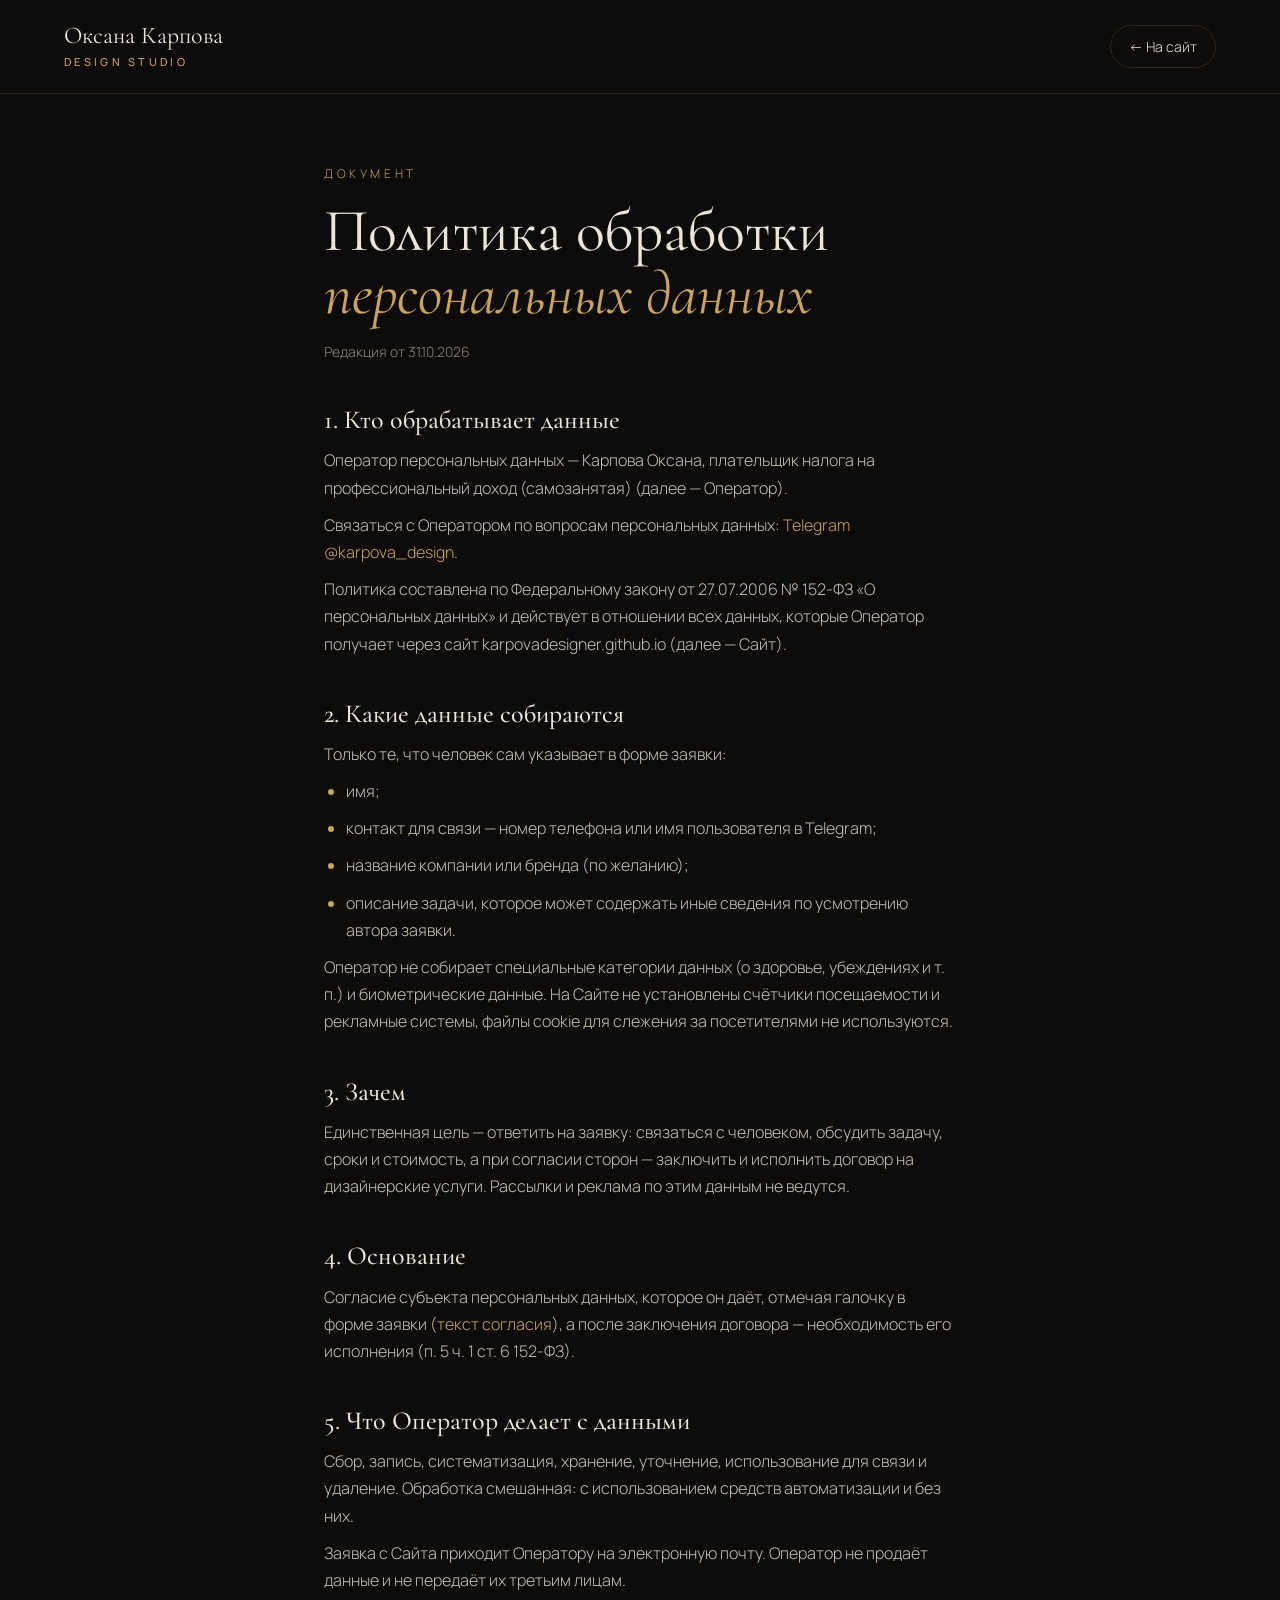
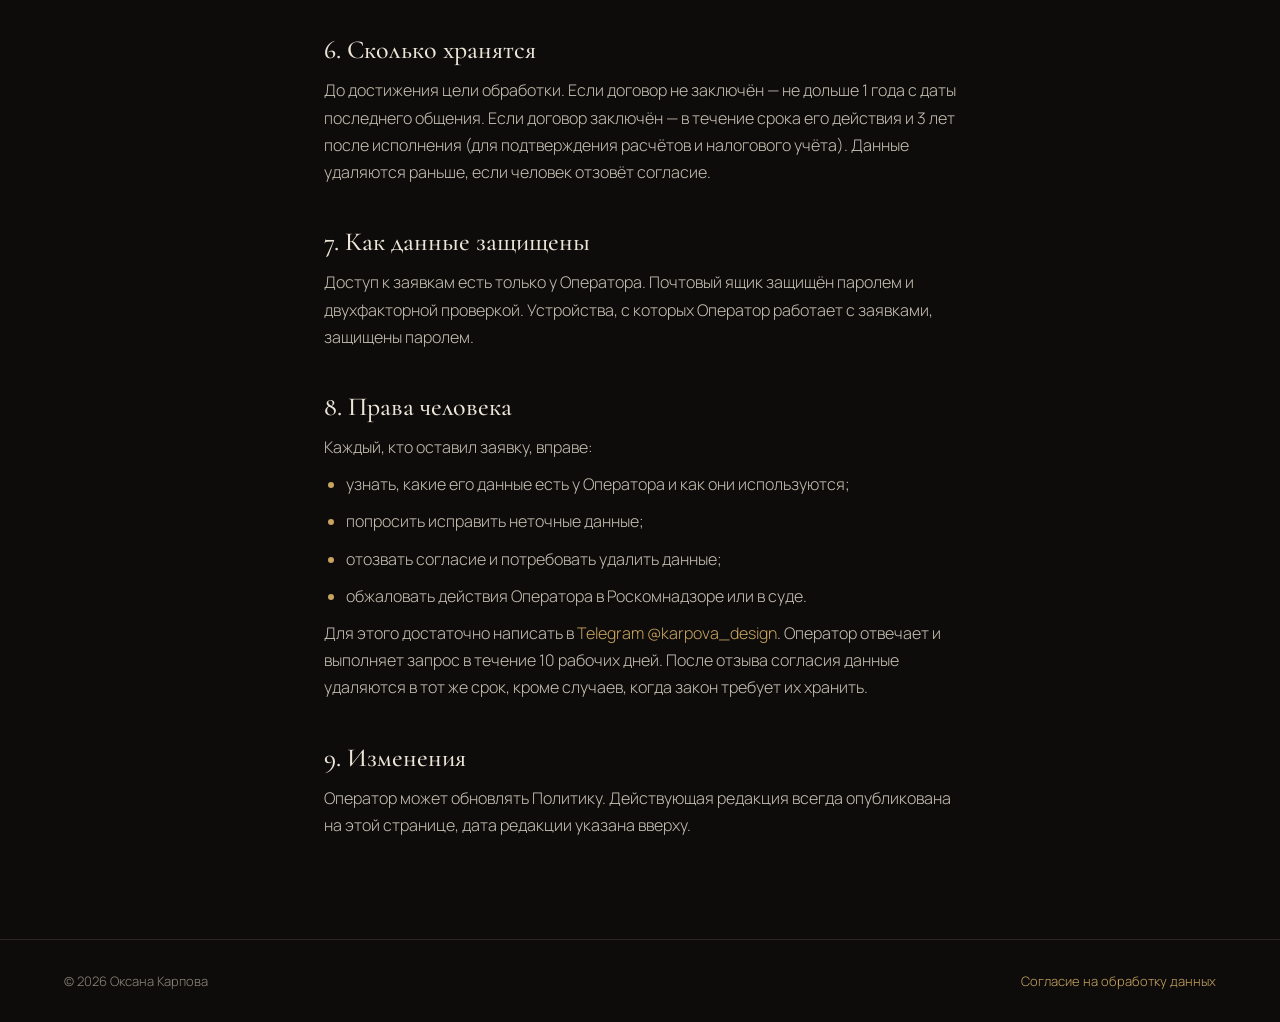
==== privacy.html @ 61e63d80 "Обновление сайта 31.10.2026 13:31" ====
<!DOCTYPE html>
<html lang="ru">
<head>
<meta charset="utf-8">
<meta name="viewport" content="width=device-width, initial-scale=1">
<title>Политика обработки персональных данных — Оксана Карпова</title>
<meta name="robots" content="noindex">
<link rel="icon" href="favicon.svg" type="image/svg+xml">
<link rel="preconnect" href="https://fonts.googleapis.com">
<link href="https://fonts.googleapis.com/css2?family=Cormorant+Garamond:ital,wght@0,400;0,500;1,400&family=Manrope:wght@300;400;500;600&display=swap" rel="stylesheet">
<link rel="stylesheet" href="legal.css">
</head>
<body>
<header class="legal-top"><a href="index.html" class="legal-logo">Оксана Карпова<small>DESIGN STUDIO</small></a><a href="index.html" class="legal-back">← На сайт</a></header>
<main class="legal">
<p class="eyebrow">Документ</p>
<h1>Политика обработки <em>персональных данных</em></h1>
<p class="legal-date">Редакция от 31.10.2026</p>

<h2>1. Кто обрабатывает данные</h2>
<p>Оператор персональных данных — Карпова Оксана, плательщик налога на профессиональный доход (самозанятая) (далее — Оператор).</p>
<p>Связаться с Оператором по вопросам персональных данных: <a href="https://t.me/karpova_design" target="_blank" rel="noopener">Telegram @karpova_design</a>.</p>
<p>Политика составлена по Федеральному закону от 27.07.2006 № 152-ФЗ «О персональных данных» и действует в отношении всех данных, которые Оператор получает через сайт karpovadesigner.github.io (далее — Сайт).</p>

<h2>2. Какие данные собираются</h2>
<p>Только те, что человек сам указывает в форме заявки:</p>
<ul>
  <li>имя;</li>
  <li>контакт для связи — номер телефона или имя пользователя в Telegram;</li>
  <li>название компании или бренда (по желанию);</li>
  <li>описание задачи, которое может содержать иные сведения по усмотрению автора заявки.</li>
</ul>
<p>Оператор не собирает специальные категории данных (о здоровье, убеждениях и т. п.) и биометрические данные. На Сайте не установлены счётчики посещаемости и рекламные системы, файлы cookie для слежения за посетителями не используются.</p>

<h2>3. Зачем</h2>
<p>Единственная цель — ответить на заявку: связаться с человеком, обсудить задачу, сроки и стоимость, а при согласии сторон — заключить и исполнить договор на дизайнерские услуги. Рассылки и реклама по этим данным не ведутся.</p>

<h2>4. Основание</h2>
<p>Согласие субъекта персональных данных, которое он даёт, отмечая галочку в форме заявки (<a href="soglasie.html">текст согласия</a>), а после заключения договора — необходимость его исполнения (п. 5 ч. 1 ст. 6 152-ФЗ).</p>

<h2>5. Что Оператор делает с данными</h2>
<p>Сбор, запись, систематизация, хранение, уточнение, использование для связи и удаление. Обработка смешанная: с использованием средств автоматизации и без них.</p>
<p>Заявка с Сайта приходит Оператору на электронную почту. Оператор не продаёт данные и не передаёт их третьим лицам.</p>

<h2>6. Сколько хранятся</h2>
<p>До достижения цели обработки. Если договор не заключён — не дольше 1 года с даты последнего общения. Если договор заключён — в течение срока его действия и 3 лет после исполнения (для подтверждения расчётов и налогового учёта). Данные удаляются раньше, если человек отзовёт согласие.</p>

<h2>7. Как данные защищены</h2>
<p>Доступ к заявкам есть только у Оператора. Почтовый ящик защищён паролем и двухфакторной проверкой. Устройства, с которых Оператор работает с заявками, защищены паролем.</p>

<h2>8. Права человека</h2>
<p>Каждый, кто оставил заявку, вправе:</p>
<ul>
  <li>узнать, какие его данные есть у Оператора и как они используются;</li>
  <li>попросить исправить неточные данные;</li>
  <li>отозвать согласие и потребовать удалить данные;</li>
  <li>обжаловать действия Оператора в Роскомнадзоре или в суде.</li>
</ul>
<p>Для этого достаточно написать в <a href="https://t.me/karpova_design" target="_blank" rel="noopener">Telegram @karpova_design</a>. Оператор отвечает и выполняет запрос в течение 10 рабочих дней. После отзыва согласия данные удаляются в тот же срок, кроме случаев, когда закон требует их хранить.</p>

<h2>9. Изменения</h2>
<p>Оператор может обновлять Политику. Действующая редакция всегда опубликована на этой странице, дата редакции указана вверху.</p>
</main>
<footer class="legal-foot"><span>© 2026 Оксана Карпова</span><a href="soglasie.html">Согласие на обработку данных</a></footer>
</body>
</html>
---- legal.css ----
/* страницы документов: политика и согласие — в цветах сайта, но спокойно для чтения */
:root { --bg: #0d0c0b; --line: #2a2622; --ink: #ece5d8; --muted: #8e867a; --gold: #c9a35f;
  --serif: 'Cormorant Garamond', Georgia, serif; --sans: 'Manrope', Arial, sans-serif; --pad: clamp(16px, 5vw, 80px); }
* { box-sizing: border-box; margin: 0; padding: 0; }
body { background: var(--bg); color: #c8c0b3; font: 300 16px/1.7 var(--sans); }
a { color: var(--gold); text-decoration: none; }
a:hover { text-decoration: underline; }
.legal-top { display: flex; justify-content: space-between; align-items: center; padding: 24px var(--pad); border-bottom: 1px solid var(--line); }
.legal-logo { font: 400 24px/1 var(--serif); color: var(--ink); }
.legal-logo small { display: block; margin-top: 6px; font: 500 11px var(--sans); letter-spacing: .3em; color: var(--gold); }
.legal-logo:hover, .legal-back:hover { text-decoration: none; opacity: .8; }
.legal-back { font-size: 14px; color: var(--ink); border: 1px solid var(--line); border-radius: 30px; padding: 9px 18px; }
.legal { max-width: 760px; margin: 0 auto; padding: 70px var(--pad) 90px; }
.eyebrow { font-size: 12px; letter-spacing: .3em; text-transform: uppercase; color: var(--gold); }
.legal h1 { font: 400 clamp(36px, 5vw, 60px)/1.05 var(--serif); color: var(--ink); margin: 16px 0 14px; }
.legal h1 em { color: var(--gold); }
.legal-date { color: var(--muted); font-size: 14px; margin-bottom: 40px; }
.legal h2 { font: 500 26px/1.2 var(--serif); color: var(--ink); margin: 40px 0 12px; }
.legal p, .legal li { margin-bottom: 10px; }
.legal ul { padding-left: 22px; }
.legal li::marker { color: var(--gold); }
.legal-foot { display: flex; justify-content: space-between; flex-wrap: wrap; gap: 12px; padding: 30px var(--pad); border-top: 1px solid var(--line); font-size: 13px; color: var(--muted); }
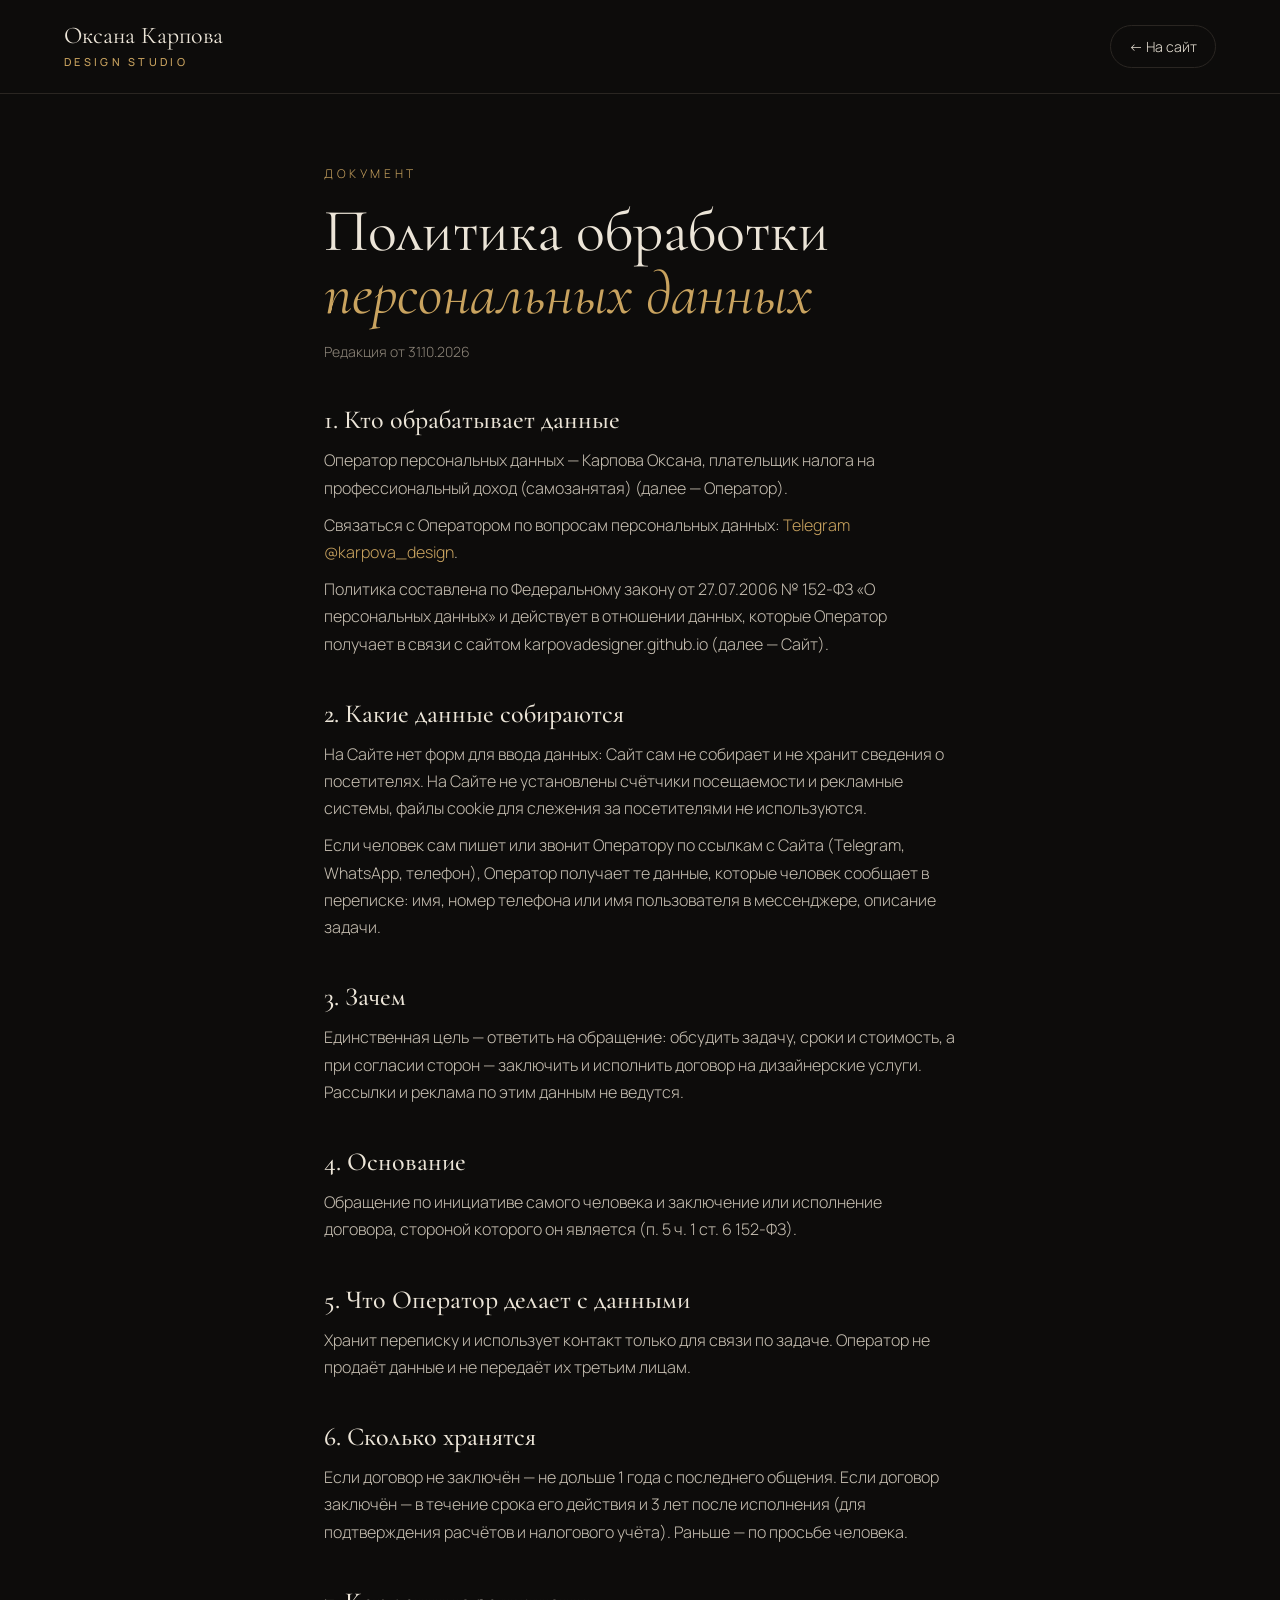
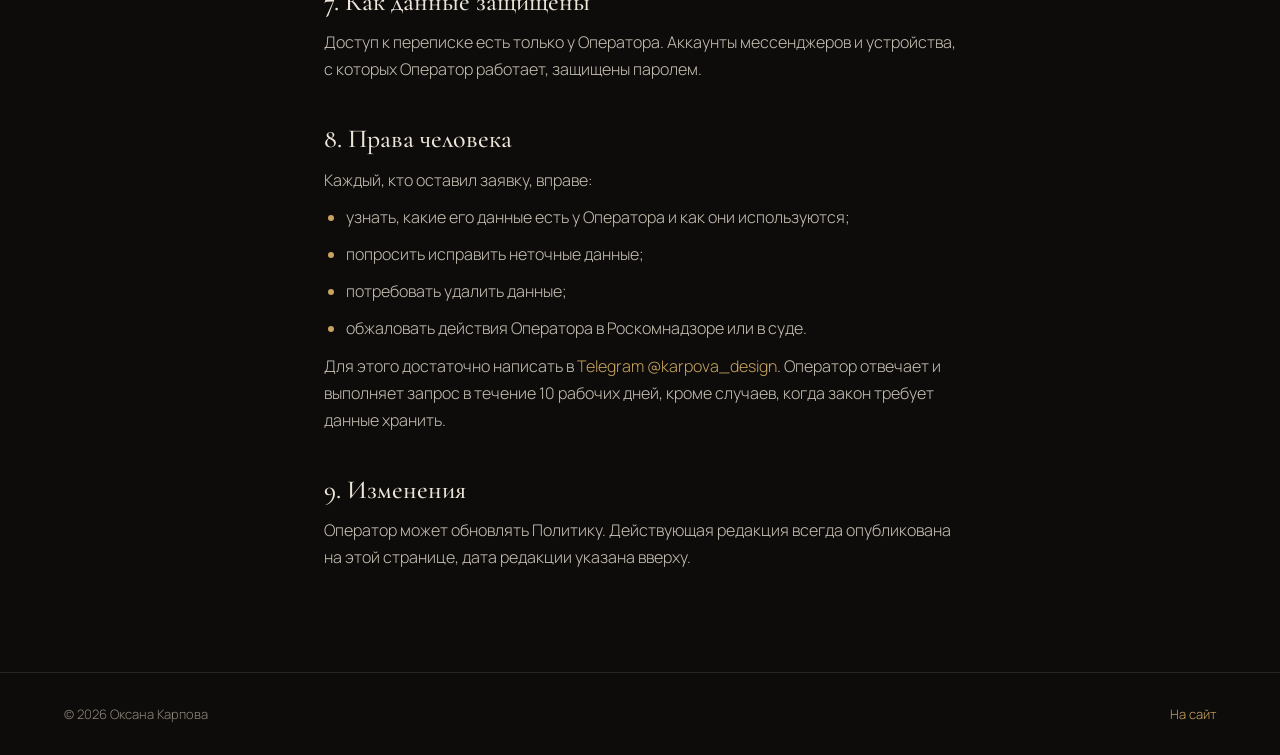
==== commit 1943606e: "Обновление сайта 31.10.2026 13:45" ====
--- a/privacy.html
+++ b/privacy.html
@@ -1,66 +1,59 @@
-<!DOCTYPE html>
-<html lang="ru">
-<head>
-<meta charset="utf-8">
-<meta name="viewport" content="width=device-width, initial-scale=1">
-<title>Политика обработки персональных данных — Оксана Карпова</title>
-<meta name="robots" content="noindex">
-<link rel="icon" href="favicon.svg" type="image/svg+xml">
-<link rel="preconnect" href="https://fonts.googleapis.com">
-<link href="https://fonts.googleapis.com/css2?family=Cormorant+Garamond:ital,wght@0,400;0,500;1,400&family=Manrope:wght@300;400;500;600&display=swap" rel="stylesheet">
-<link rel="stylesheet" href="legal.css">
-</head>
-<body>
-<header class="legal-top"><a href="index.html" class="legal-logo">Оксана Карпова<small>DESIGN STUDIO</small></a><a href="index.html" class="legal-back">← На сайт</a></header>
-<main class="legal">
-<p class="eyebrow">Документ</p>
-<h1>Политика обработки <em>персональных данных</em></h1>
-<p class="legal-date">Редакция от 31.10.2026</p>
-
-<h2>1. Кто обрабатывает данные</h2>
-<p>Оператор персональных данных — Карпова Оксана, плательщик налога на профессиональный доход (самозанятая) (далее — Оператор).</p>
-<p>Связаться с Оператором по вопросам персональных данных: <a href="https://t.me/karpova_design" target="_blank" rel="noopener">Telegram @karpova_design</a>.</p>
-<p>Политика составлена по Федеральному закону от 27.07.2006 № 152-ФЗ «О персональных данных» и действует в отношении всех данных, которые Оператор получает через сайт karpovadesigner.github.io (далее — Сайт).</p>
-
-<h2>2. Какие данные собираются</h2>
-<p>Только те, что человек сам указывает в форме заявки:</p>
-<ul>
-  <li>имя;</li>
-  <li>контакт для связи — номер телефона или имя пользователя в Telegram;</li>
-  <li>название компании или бренда (по желанию);</li>
-  <li>описание задачи, которое может содержать иные сведения по усмотрению автора заявки.</li>
-</ul>
-<p>Оператор не собирает специальные категории данных (о здоровье, убеждениях и т. п.) и биометрические данные. На Сайте не установлены счётчики посещаемости и рекламные системы, файлы cookie для слежения за посетителями не используются.</p>
-
-<h2>3. Зачем</h2>
-<p>Единственная цель — ответить на заявку: связаться с человеком, обсудить задачу, сроки и стоимость, а при согласии сторон — заключить и исполнить договор на дизайнерские услуги. Рассылки и реклама по этим данным не ведутся.</p>
-
-<h2>4. Основание</h2>
-<p>Согласие субъекта персональных данных, которое он даёт, отмечая галочку в форме заявки (<a href="soglasie.html">текст согласия</a>), а после заключения договора — необходимость его исполнения (п. 5 ч. 1 ст. 6 152-ФЗ).</p>
-
-<h2>5. Что Оператор делает с данными</h2>
-<p>Сбор, запись, систематизация, хранение, уточнение, использование для связи и удаление. Обработка смешанная: с использованием средств автоматизации и без них.</p>
-<p>Заявка с Сайта приходит Оператору на электронную почту. Оператор не продаёт данные и не передаёт их третьим лицам.</p>
-
-<h2>6. Сколько хранятся</h2>
-<p>До достижения цели обработки. Если договор не заключён — не дольше 1 года с даты последнего общения. Если договор заключён — в течение срока его действия и 3 лет после исполнения (для подтверждения расчётов и налогового учёта). Данные удаляются раньше, если человек отзовёт согласие.</p>
-
-<h2>7. Как данные защищены</h2>
-<p>Доступ к заявкам есть только у Оператора. Почтовый ящик защищён паролем и двухфакторной проверкой. Устройства, с которых Оператор работает с заявками, защищены паролем.</p>
-
-<h2>8. Права человека</h2>
-<p>Каждый, кто оставил заявку, вправе:</p>
-<ul>
-  <li>узнать, какие его данные есть у Оператора и как они используются;</li>
-  <li>попросить исправить неточные данные;</li>
-  <li>отозвать согласие и потребовать удалить данные;</li>
-  <li>обжаловать действия Оператора в Роскомнадзоре или в суде.</li>
-</ul>
-<p>Для этого достаточно написать в <a href="https://t.me/karpova_design" target="_blank" rel="noopener">Telegram @karpova_design</a>. Оператор отвечает и выполняет запрос в течение 10 рабочих дней. После отзыва согласия данные удаляются в тот же срок, кроме случаев, когда закон требует их хранить.</p>
-
-<h2>9. Изменения</h2>
-<p>Оператор может обновлять Политику. Действующая редакция всегда опубликована на этой странице, дата редакции указана вверху.</p>
-</main>
-<footer class="legal-foot"><span>© 2026 Оксана Карпова</span><a href="soglasie.html">Согласие на обработку данных</a></footer>
-</body>
-</html>
+<!DOCTYPE html>
+<html lang="ru">
+<head>
+<meta charset="utf-8">
+<meta name="viewport" content="width=device-width, initial-scale=1">
+<title>Политика обработки персональных данных — Оксана Карпова</title>
+<meta name="robots" content="noindex">
+<link rel="icon" href="favicon.svg" type="image/svg+xml">
+<link rel="preconnect" href="https://fonts.googleapis.com">
+<link href="https://fonts.googleapis.com/css2?family=Cormorant+Garamond:ital,wght@0,400;0,500;1,400&family=Manrope:wght@300;400;500;600&display=swap" rel="stylesheet">
+<link rel="stylesheet" href="legal.css">
+</head>
+<body>
+<header class="legal-top"><a href="index.html" class="legal-logo">Оксана Карпова<small>DESIGN STUDIO</small></a><a href="index.html" class="legal-back">← На сайт</a></header>
+<main class="legal">
+<p class="eyebrow">Документ</p>
+<h1>Политика обработки <em>персональных данных</em></h1>
+<p class="legal-date">Редакция от 31.10.2026</p>
+
+<h2>1. Кто обрабатывает данные</h2>
+<p>Оператор персональных данных — Карпова Оксана, плательщик налога на профессиональный доход (самозанятая) (далее — Оператор).</p>
+<p>Связаться с Оператором по вопросам персональных данных: <a href="https://t.me/karpova_design" target="_blank" rel="noopener">Telegram @karpova_design</a>.</p>
+<p>Политика составлена по Федеральному закону от 27.07.2006 № 152-ФЗ «О персональных данных» и действует в отношении данных, которые Оператор получает в связи с сайтом karpovadesigner.github.io (далее — Сайт).</p>
+
+<h2>2. Какие данные собираются</h2>
+<p>На Сайте нет форм для ввода данных: Сайт сам не собирает и не хранит сведения о посетителях. На Сайте не установлены счётчики посещаемости и рекламные системы, файлы cookie для слежения за посетителями не используются.</p>
+<p>Если человек сам пишет или звонит Оператору по ссылкам с Сайта (Telegram, WhatsApp, телефон), Оператор получает те данные, которые человек сообщает в переписке: имя, номер телефона или имя пользователя в мессенджере, описание задачи.</p>
+
+<h2>3. Зачем</h2>
+<p>Единственная цель — ответить на обращение: обсудить задачу, сроки и стоимость, а при согласии сторон — заключить и исполнить договор на дизайнерские услуги. Рассылки и реклама по этим данным не ведутся.</p>
+
+<h2>4. Основание</h2>
+<p>Обращение по инициативе самого человека и заключение или исполнение договора, стороной которого он является (п. 5 ч. 1 ст. 6 152-ФЗ).</p>
+
+<h2>5. Что Оператор делает с данными</h2>
+<p>Хранит переписку и использует контакт только для связи по задаче. Оператор не продаёт данные и не передаёт их третьим лицам.</p>
+
+<h2>6. Сколько хранятся</h2>
+<p>Если договор не заключён — не дольше 1 года с последнего общения. Если договор заключён — в течение срока его действия и 3 лет после исполнения (для подтверждения расчётов и налогового учёта). Раньше — по просьбе человека.</p>
+
+<h2>7. Как данные защищены</h2>
+<p>Доступ к переписке есть только у Оператора. Аккаунты мессенджеров и устройства, с которых Оператор работает, защищены паролем.</p>
+
+<h2>8. Права человека</h2>
+<p>Каждый, кто оставил заявку, вправе:</p>
+<ul>
+  <li>узнать, какие его данные есть у Оператора и как они используются;</li>
+  <li>попросить исправить неточные данные;</li>
+  <li>потребовать удалить данные;</li>
+  <li>обжаловать действия Оператора в Роскомнадзоре или в суде.</li>
+</ul>
+<p>Для этого достаточно написать в <a href="https://t.me/karpova_design" target="_blank" rel="noopener">Telegram @karpova_design</a>. Оператор отвечает и выполняет запрос в течение 10 рабочих дней, кроме случаев, когда закон требует данные хранить.</p>
+
+<h2>9. Изменения</h2>
+<p>Оператор может обновлять Политику. Действующая редакция всегда опубликована на этой странице, дата редакции указана вверху.</p>
+</main>
+<footer class="legal-foot"><span>© 2026 Оксана Карпова</span><a href="index.html">На сайт</a></footer>
+</body>
+</html>
